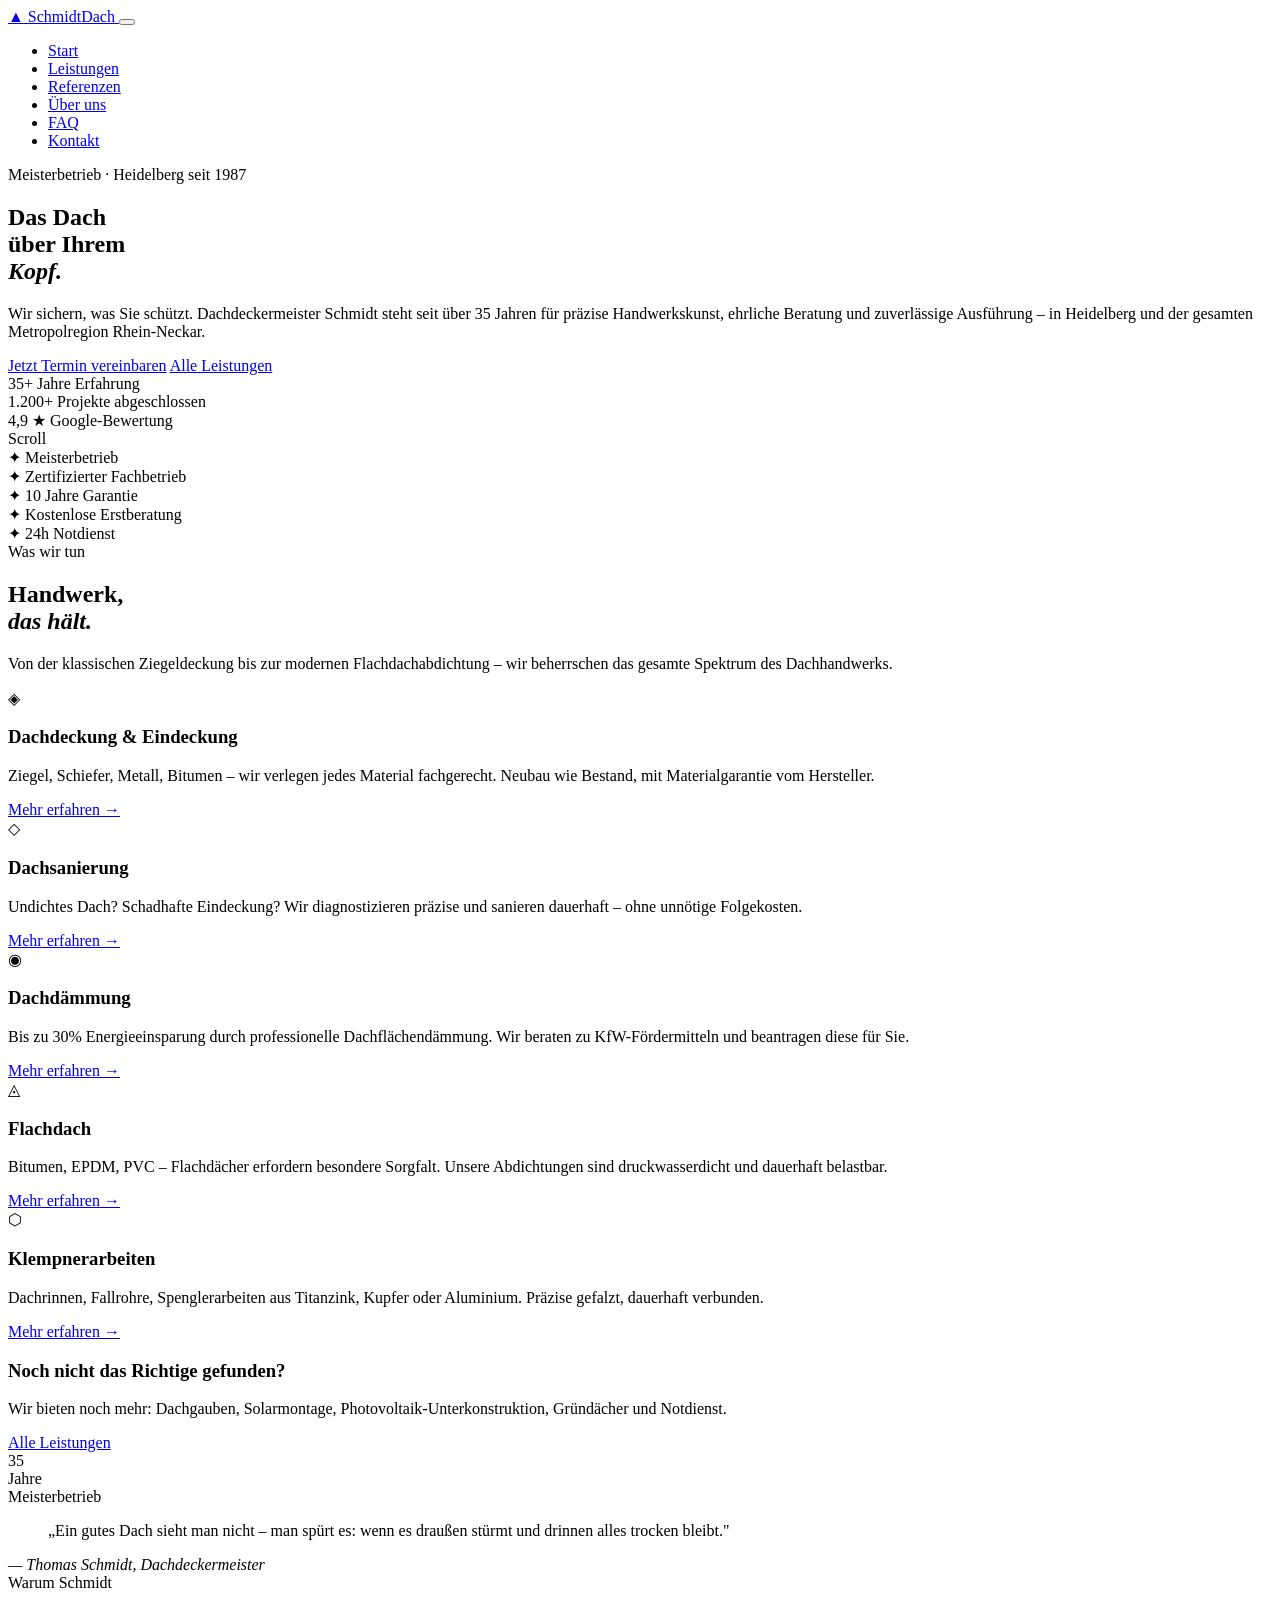
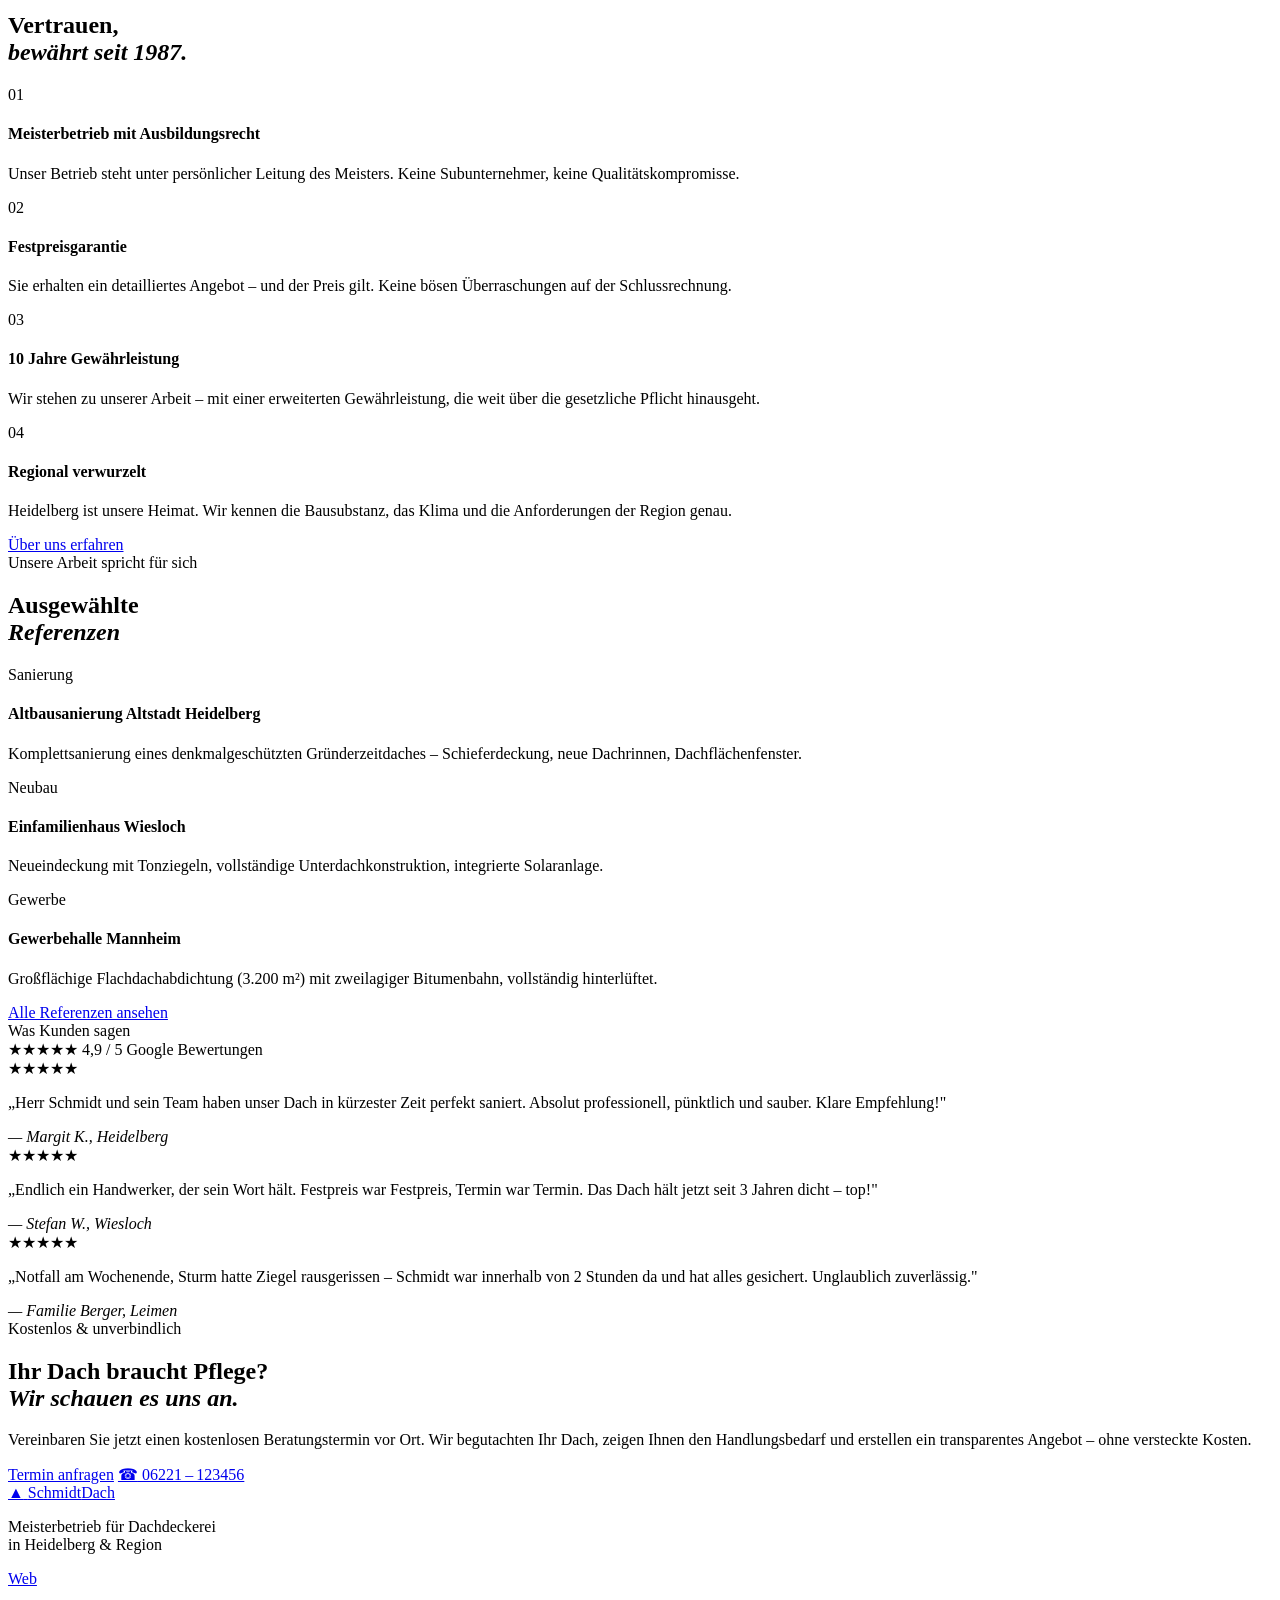
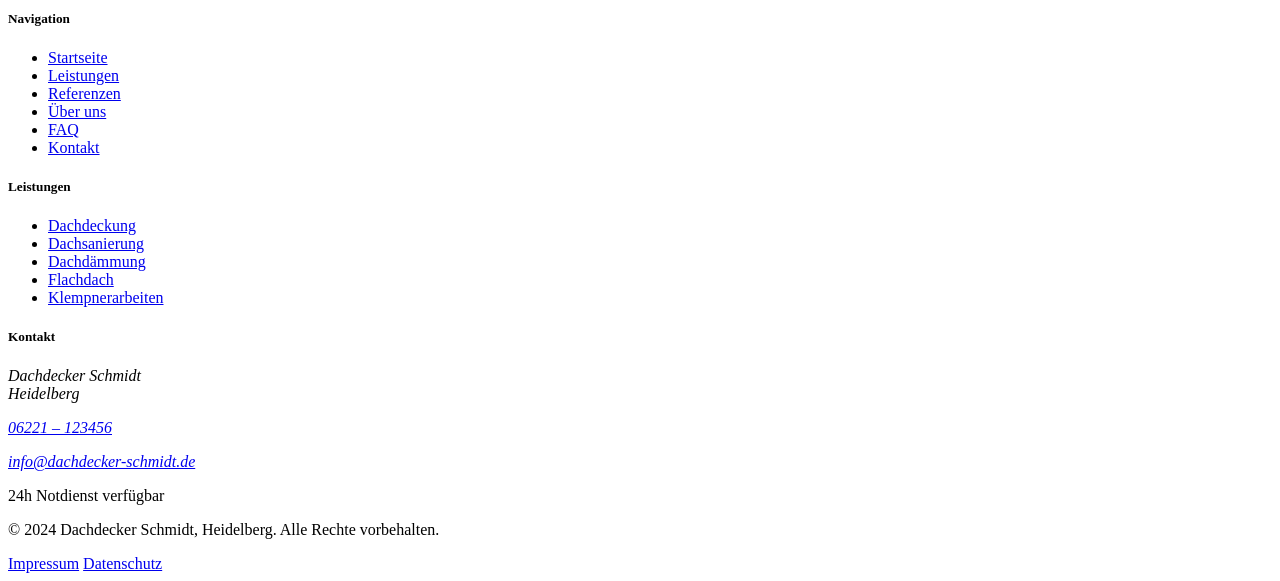
==== index.html @ 069aa884 "Add index.html — generated by AgencyOS" ====
<!DOCTYPE html>
<html lang="de">
<head>
  <meta charset="UTF-8">
  <meta name="viewport" content="width=device-width, initial-scale=1.0">
  <title>Dachdecker Schmidt | Heidelberg – Ihr Dachexperte seit 1987</title>
  <meta name="description" content="Dachdecker Schmidt in Heidelberg – Meisterbetrieb für Dachdeckung, Dachsanierung, Klempnerarbeiten und Dachdämmung. Über 35 Jahre Erfahrung. Jetzt anfragen!">
  <link rel="stylesheet" href="styles.css">
</head>
<body>

  <!-- HEADER -->
  <header class="site-header" id="site-header">
    <div class="container header-inner">
      <a href="index.html" class="logo">
        <span class="logo-icon">▲</span>
        <span class="logo-text">Schmidt<span class="logo-accent">Dach</span></span>
      </a>
      <button class="nav-toggle" id="nav-toggle" aria-label="Menü öffnen">
        <span></span><span></span><span></span>
      </button>
      <nav class="main-nav" id="main-nav">
        <ul>
          <li><a href="index.html" class="nav-link active">Start</a></li>
          <li><a href="leistungen.html" class="nav-link">Leistungen</a></li>
          <li><a href="referenzen.html" class="nav-link">Referenzen</a></li>
          <li><a href="ueber-uns.html" class="nav-link">Über uns</a></li>
          <li><a href="faq.html" class="nav-link">FAQ</a></li>
          <li><a href="kontakt.html" class="nav-link nav-cta">Kontakt</a></li>
        </ul>
      </nav>
    </div>
  </header>

  <main>

    <!-- HERO -->
    <section class="hero" id="hero">
      <div class="hero-bg">
        <div class="hero-shape hero-shape--1"></div>
        <div class="hero-shape hero-shape--2"></div>
        <div class="hero-shape hero-shape--3"></div>
        <div class="hero-grid-lines"></div>
      </div>
      <div class="container hero-inner">
        <div class="hero-badge">
          <span class="badge-dot"></span>
          Meisterbetrieb · Heidelberg seit 1987
        </div>
        <h1 class="hero-title">
          Das Dach<br>
          <span class="hero-title--outline">über Ihrem</span><br>
          <em>Kopf.</em>
        </h1>
        <p class="hero-sub">
          Wir sichern, was Sie schützt. Dachdeckermeister Schmidt steht seit über&nbsp;35 Jahren für präzise Handwerkskunst, ehrliche Beratung und zuverlässige Ausführung – in Heidelberg und der gesamten Metropolregion Rhein-Neckar.
        </p>
        <div class="hero-actions">
          <a href="kontakt.html" class="btn btn--primary">Jetzt Termin vereinbaren</a>
          <a href="leistungen.html" class="btn btn--ghost">Alle Leistungen</a>
        </div>
        <div class="hero-stats">
          <div class="stat">
            <span class="stat-number">35+</span>
            <span class="stat-label">Jahre Erfahrung</span>
          </div>
          <div class="stat-divider"></div>
          <div class="stat">
            <span class="stat-number">1.200+</span>
            <span class="stat-label">Projekte abgeschlossen</span>
          </div>
          <div class="stat-divider"></div>
          <div class="stat">
            <span class="stat-number">4,9 ★</span>
            <span class="stat-label">Google-Bewertung</span>
          </div>
        </div>
      </div>
      <div class="hero-scroll-indicator">
        <span>Scroll</span>
        <div class="scroll-line"></div>
      </div>
    </section>

    <!-- TRUST BAR -->
    <section class="trust-bar">
      <div class="container trust-inner">
        <div class="trust-item">
          <span class="trust-icon">✦</span>
          <span>Meisterbetrieb</span>
        </div>
        <div class="trust-item">
          <span class="trust-icon">✦</span>
          <span>Zertifizierter Fachbetrieb</span>
        </div>
        <div class="trust-item">
          <span class="trust-icon">✦</span>
          <span>10 Jahre Garantie</span>
        </div>
        <div class="trust-item">
          <span class="trust-icon">✦</span>
          <span>Kostenlose Erstberatung</span>
        </div>
        <div class="trust-item">
          <span class="trust-icon">✦</span>
          <span>24h Notdienst</span>
        </div>
      </div>
    </section>

    <!-- LEISTUNGEN ÜBERSICHT -->
    <section class="services" id="leistungen">
      <div class="container">
        <div class="section-header">
          <span class="section-tag">Was wir tun</span>
          <h2 class="section-title">Handwerk,<br><em>das hält.</em></h2>
          <p class="section-desc">Von der klassischen Ziegeldeckung bis zur modernen Flachdachabdichtung – wir beherrschen das gesamte Spektrum des Dachhandwerks.</p>
        </div>
        <div class="services-grid">
          <article class="service-card service-card--featured">
            <div class="service-card-bg service-card-bg--1"></div>
            <div class="service-card-content">
              <div class="service-icon">◈</div>
              <h3>Dachdeckung & Eindeckung</h3>
              <p>Ziegel, Schiefer, Metall, Bitumen – wir verlegen jedes Material fachgerecht. Neubau wie Bestand, mit Materialgarantie vom Hersteller.</p>
              <a href="leistungen.html#dachdeckung" class="service-link">Mehr erfahren →</a>
            </div>
          </article>
          <article class="service-card">
            <div class="service-card-content">
              <div class="service-icon">◇</div>
              <h3>Dachsanierung</h3>
              <p>Undichtes Dach? Schadhafte Eindeckung? Wir diagnostizieren präzise und sanieren dauerhaft – ohne unnötige Folgekosten.</p>
              <a href="leistungen.html#sanierung" class="service-link">Mehr erfahren →</a>
            </div>
          </article>
          <article class="service-card">
            <div class="service-card-content">
              <div class="service-icon">◉</div>
              <h3>Dachdämmung</h3>
              <p>Bis zu 30% Energieeinsparung durch professionelle Dachflächendämmung. Wir beraten zu KfW-Fördermitteln und beantragen diese für Sie.</p>
              <a href="leistungen.html#daemmung" class="service-link">Mehr erfahren →</a>
            </div>
          </article>
          <article class="service-card">
            <div class="service-card-content">
              <div class="service-icon">◬</div>
              <h3>Flachdach</h3>
              <p>Bitumen, EPDM, PVC – Flachdächer erfordern besondere Sorgfalt. Unsere Abdichtungen sind druckwasserdicht und dauerhaft belastbar.</p>
              <a href="leistungen.html#flachdach" class="service-link">Mehr erfahren →</a>
            </div>
          </article>
          <article class="service-card">
            <div class="service-card-content">
              <div class="service-icon">⬡</div>
              <h3>Klempnerarbeiten</h3>
              <p>Dachrinnen, Fallrohre, Spenglerarbeiten aus Titanzink, Kupfer oder Aluminium. Präzise gefalzt, dauerhaft verbunden.</p>
              <a href="leistungen.html#klempner" class="service-link">Mehr erfahren →</a>
            </div>
          </article>
          <article class="service-card service-card--cta">
            <div class="service-card-content">
              <h3>Noch nicht das Richtige gefunden?</h3>
              <p>Wir bieten noch mehr: Dachgauben, Solarmontage, Photovoltaik-Unterkonstruktion, Gründächer und Notdienst.</p>
              <a href="leistungen.html" class="btn btn--primary">Alle Leistungen</a>
            </div>
          </article>
        </div>
      </div>
    </section>

    <!-- WHY US -->
    <section class="why-us">
      <div class="container why-inner">
        <div class="why-visual">
          <div class="why-visual-block">
            <div class="why-big-number">35</div>
            <div class="why-big-label">Jahre<br>Meisterbetrieb</div>
          </div>
          <div class="why-visual-accent"></div>
          <div class="why-quote">
            <blockquote>
              „Ein gutes Dach sieht man nicht – man spürt es: wenn es draußen stürmt und drinnen alles trocken bleibt."
            </blockquote>
            <cite>— Thomas Schmidt, Dachdeckermeister</cite>
          </div>
        </div>
        <div class="why-content">
          <span class="section-tag">Warum Schmidt</span>
          <h2 class="section-title">Vertrauen,<br><em>bewährt seit 1987.</em></h2>
          <div class="why-points">
            <div class="why-point">
              <span class="why-point-num">01</span>
              <div>
                <h4>Meisterbetrieb mit Ausbildungsrecht</h4>
                <p>Unser Betrieb steht unter persönlicher Leitung des Meisters. Keine Subunternehmer, keine Qualitätskompromisse.</p>
              </div>
            </div>
            <div class="why-point">
              <span class="why-point-num">02</span>
              <div>
                <h4>Festpreisgarantie</h4>
                <p>Sie erhalten ein detailliertes Angebot – und der Preis gilt. Keine bösen Überraschungen auf der Schlussrechnung.</p>
              </div>
            </div>
            <div class="why-point">
              <span class="why-point-num">03</span>
              <div>
                <h4>10 Jahre Gewährleistung</h4>
                <p>Wir stehen zu unserer Arbeit – mit einer erweiterten Gewährleistung, die weit über die gesetzliche Pflicht hinausgeht.</p>
              </div>
            </div>
            <div class="why-point">
              <span class="why-point-num">04</span>
              <div>
                <h4>Regional verwurzelt</h4>
                <p>Heidelberg ist unsere Heimat. Wir kennen die Bausubstanz, das Klima und die Anforderungen der Region genau.</p>
              </div>
            </div>
          </div>
          <a href="ueber-uns.html" class="btn btn--outline">Über uns erfahren</a>
        </div>
      </div>
    </section>

    <!-- REFERENZ-TEASER -->
    <section class="references-teaser">
      <div class="container">
        <div class="section-header section-header--center">
          <span class="section-tag">Unsere Arbeit spricht für sich</span>
          <h2 class="section-title">Ausgewählte<br><em>Referenzen</em></h2>
        </div>
        <div class="ref-grid">
          <div class="ref-card">
            <div class="ref-card-visual ref-card-visual--1">
              <span class="ref-type">Sanierung</span>
            </div>
            <div class="ref-card-info">
              <h4>Altbausanierung Altstadt Heidelberg</h4>
              <p>Komplettsanierung eines denkmalgeschützten Gründerzeitdaches – Schieferdeckung, neue Dachrinnen, Dachflächenfenster.</p>
            </div>
          </div>
          <div class="ref-card">
            <div class="ref-card-visual ref-card-visual--2">
              <span class="ref-type">Neubau</span>
            </div>
            <div class="ref-card-info">
              <h4>Einfamilienhaus Wiesloch</h4>
              <p>Neueindeckung mit Tonziegeln, vollständige Unterdachkonstruktion, integrierte Solaranlage.</p>
            </div>
          </div>
          <div class="ref-card">
            <div class="ref-card-visual ref-card-visual--3">
              <span class="ref-type">Gewerbe</span>
            </div>
            <div class="ref-card-info">
              <h4>Gewerbehalle Mannheim</h4>
              <p>Großflächige Flachdachabdichtung (3.200 m²) mit zweilagiger Bitumenbahn, vollständig hinterlüftet.</p>
            </div>
          </div>
        </div>
        <div class="references-cta">
          <a href="referenzen.html" class="btn btn--outline">Alle Referenzen ansehen</a>
        </div>
      </div>
    </section>

    <!-- TESTIMONIALS -->
    <section class="testimonials">
      <div class="container">
        <div class="testimonials-inner">
          <div class="testimonials-label">
            <span class="section-tag">Was Kunden sagen</span>
            <div class="google-badge">
              <span class="google-stars">★★★★★</span>
              <span class="google-score">4,9 / 5</span>
              <span class="google-source">Google Bewertungen</span>
            </div>
          </div>
          <div class="testimonials-grid">
            <div class="testimonial">
              <div class="testimonial-stars">★★★★★</div>
              <p>„Herr Schmidt und sein Team haben unser Dach in kürzester Zeit perfekt saniert. Absolut professionell, pünktlich und sauber. Klare Empfehlung!"</p>
              <cite>— Margit K., Heidelberg</cite>
            </div>
            <div class="testimonial">
              <div class="testimonial-stars">★★★★★</div>
              <p>„Endlich ein Handwerker, der sein Wort hält. Festpreis war Festpreis, Termin war Termin. Das Dach hält jetzt seit 3 Jahren dicht – top!"</p>
              <cite>— Stefan W., Wiesloch</cite>
            </div>
            <div class="testimonial">
              <div class="testimonial-stars">★★★★★</div>
              <p>„Notfall am Wochenende, Sturm hatte Ziegel rausgerissen – Schmidt war innerhalb von 2 Stunden da und hat alles gesichert. Unglaublich zuverlässig."</p>
              <cite>— Familie Berger, Leimen</cite>
            </div>
          </div>
        </div>
      </div>
    </section>

    <!-- CTA SECTION -->
    <section class="cta-section">
      <div class="cta-bg">
        <div class="cta-shape cta-shape--1"></div>
        <div class="cta-shape cta-shape--2"></div>
      </div>
      <div class="container cta-inner">
        <div class="cta-content">
          <span class="section-tag section-tag--light">Kostenlos &amp; unverbindlich</span>
          <h2>Ihr Dach braucht Pflege?<br><em>Wir schauen es uns an.</em></h2>
          <p>Vereinbaren Sie jetzt einen kostenlosen Beratungstermin vor Ort. Wir begutachten Ihr Dach, zeigen Ihnen den Handlungsbedarf und erstellen ein transparentes Angebot – ohne versteckte Kosten.</p>
          <div class="cta-actions">
            <a href="kontakt.html" class="btn btn--primary btn--large">Termin anfragen</a>
            <a href="tel:062211234567" class="btn btn--white">
              <span class="btn-icon">☎</span>
              06221&thinsp;–&thinsp;123456
            </a>
          </div>
        </div>
      </div>
    </section>

  </main>

  <!-- FOOTER -->
  <footer class="site-footer">
    <div class="container footer-inner">
      <div class="footer-brand">
        <a href="index.html" class="logo logo--footer">
          <span class="logo-icon">▲</span>
          <span class="logo-text">Schmidt<span class="logo-accent">Dach</span></span>
        </a>
        <p class="footer-tagline">Meisterbetrieb für Dachdeckerei<br>in Heidelberg &amp; Region</p>
        <div class="footer-social">
          <a href="https://www.dachdecker-schmidt.de" class="social-link" target="_blank" rel="noopener">Web</a>
        </div>
      </div>
      <div class="footer-nav">
        <h5>Navigation</h5>
        <ul>
          <li><a href="index.html">Startseite</a></li>
          <li><a href="leistungen.html">Leistungen</a></li>
          <li><a href="referenzen.html">Referenzen</a></li>
          <li><a href="ueber-uns.html">Über uns</a></li>
          <li><a href="faq.html">FAQ</a></li>
          <li><a href="kontakt.html">Kontakt</a></li>
        </ul>
      </div>
      <div class="footer-services">
        <h5>Leistungen</h5>
        <ul>
          <li><a href="leistungen.html#dachdeckung">Dachdeckung</a></li>
          <li><a href="leistungen.html#sanierung">Dachsanierung</a></li>
          <li><a href="leistungen.html#daemmung">Dachdämmung</a></li>
          <li><a href="leistungen.html#flachdach">Flachdach</a></li>
          <li><a href="leistungen.html#klempner">Klempnerarbeiten</a></li>
        </ul>
      </div>
      <div class="footer-contact">
        <h5>Kontakt</h5>
        <address>
          <p>Dachdecker Schmidt<br>Heidelberg</p>
          <p><a href="tel:062211234567">06221 – 123456</a></p>
          <p><a href="mailto:info@dachdecker-schmidt.de">info@dachdecker-schmidt.de</a></p>
        </address>
        <div class="footer-notdienst">
          <span class="notdienst-dot"></span>
          24h Notdienst verfügbar
        </div>
      </div>
    </div>
    <div class="footer-bottom">
      <div class="container footer-bottom-inner">
        <p>&copy; 2024 Dachdecker Schmidt, Heidelberg. Alle Rechte vorbehalten.</p>
        <div class="footer-legal">
          <a href="#">Impressum</a>
          <a href="#">Datenschutz</a>
        </div>
      </div>
    </div>
  </footer>

  <script>
    // Mobile nav toggle
    const toggle = document.getElementById('nav-toggle');
    const nav = document.getElementById('main-nav');
    toggle.addEventListener('click', () => {
      nav.classList.toggle('nav--open');
      toggle.classList.toggle('toggle--open');
    });

    // Header scroll effect
    const header = document.getElementById('site-header');
    window.addEventListener('scroll', () => {
      header.classList.toggle('header--scrolled', window.scrollY > 60);
    });

    // Scroll reveal
    const revealEls = document.querySelectorAll('.service-card, .why-point, .testimonial, .ref-card');
    const observer = new IntersectionObserver((entries) => {
      entries.forEach((entry, i) => {
        if (entry.isIntersecting) {
          setTimeout(() => entry.target.classList.add('revealed'), i * 80);
          observer.unobserve(entry.target);
        }
      });
    }, { threshold: 0.1 });
    revealEls.forEach(el => observer.observe(el));
  </script>

</body>
</html>
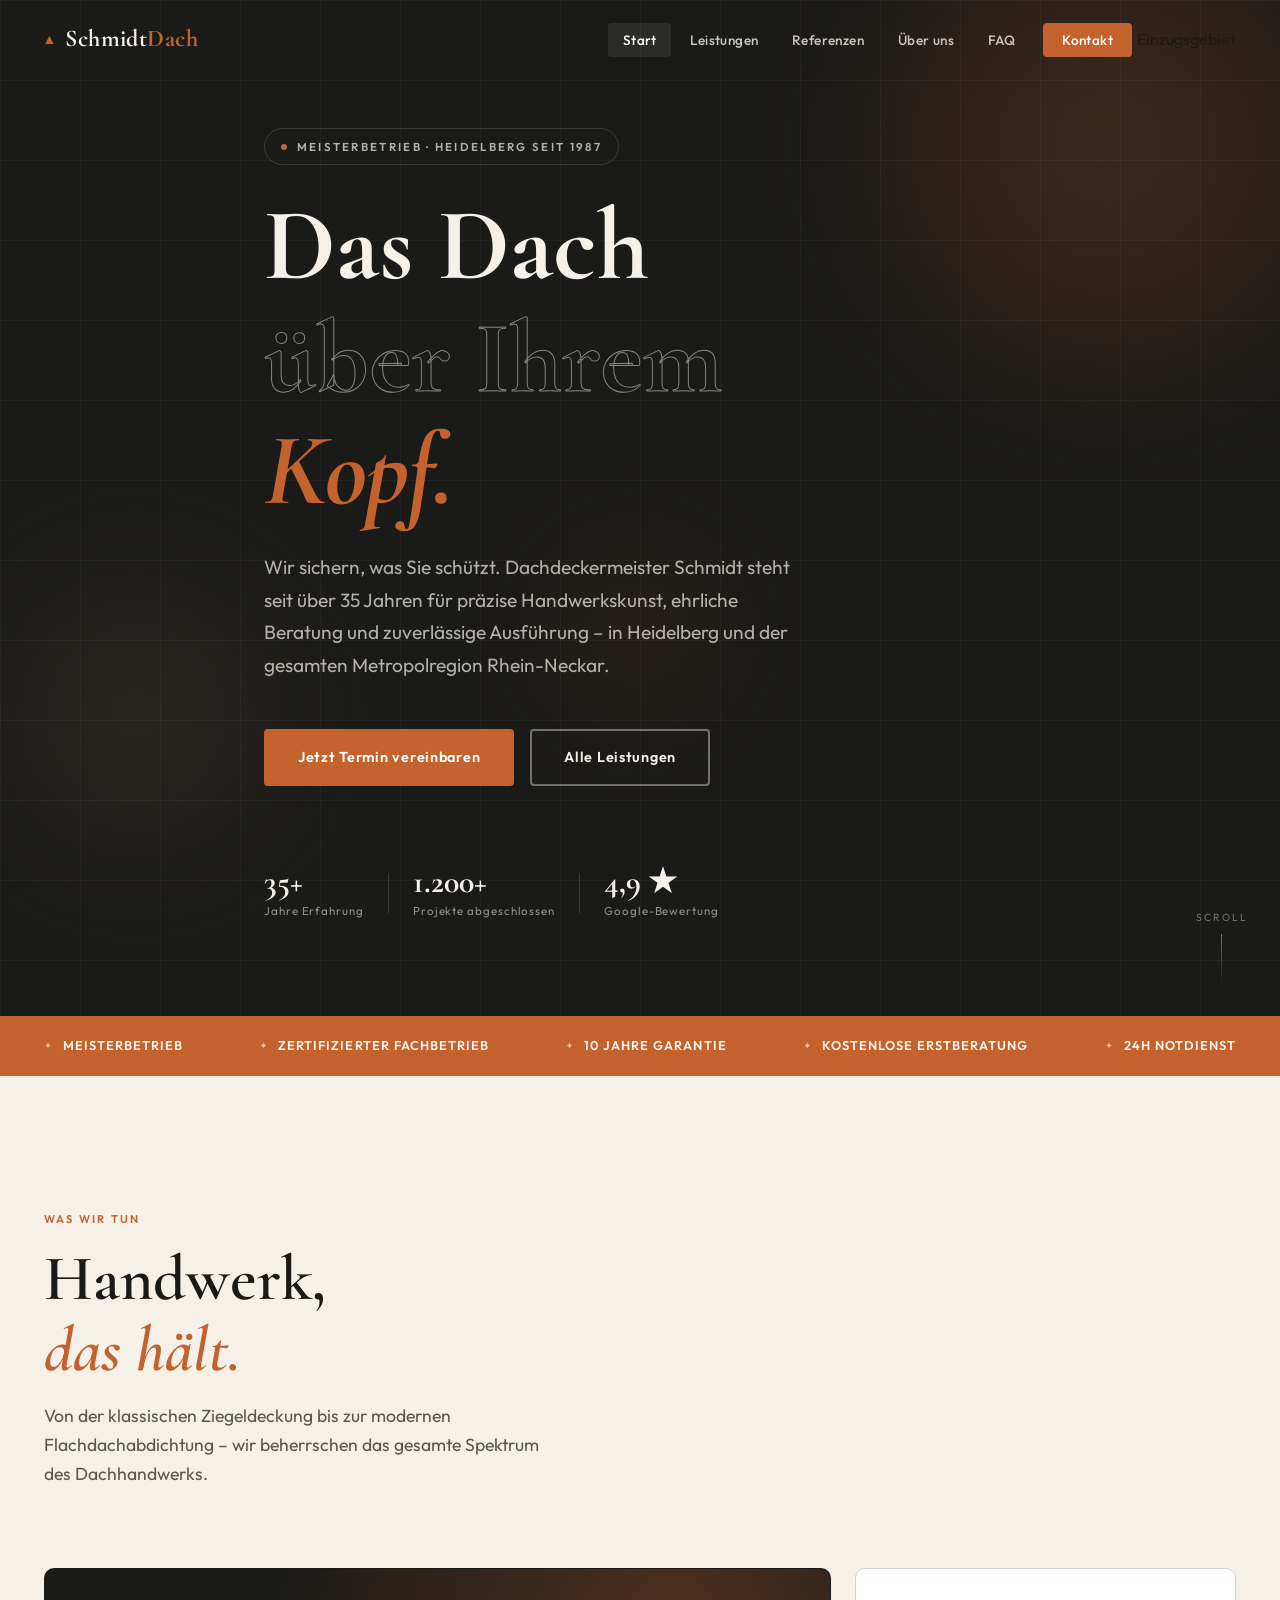
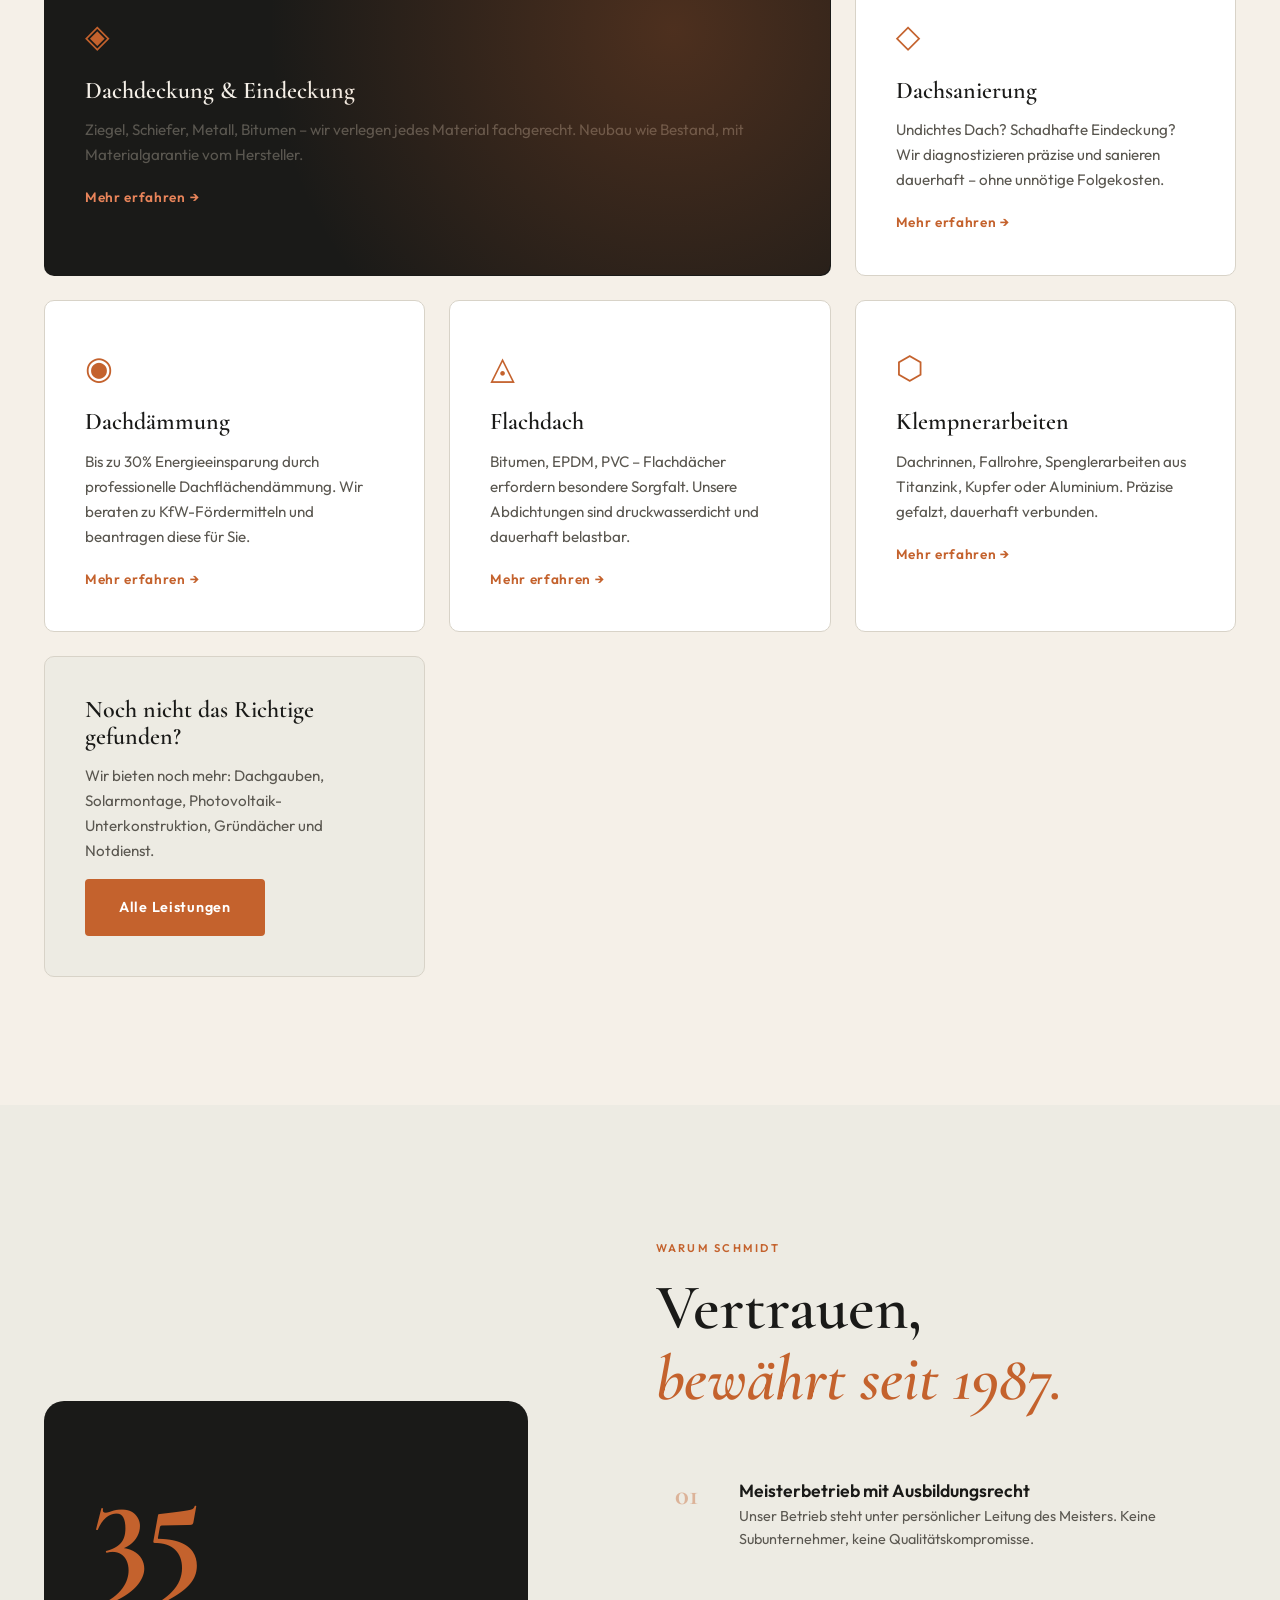
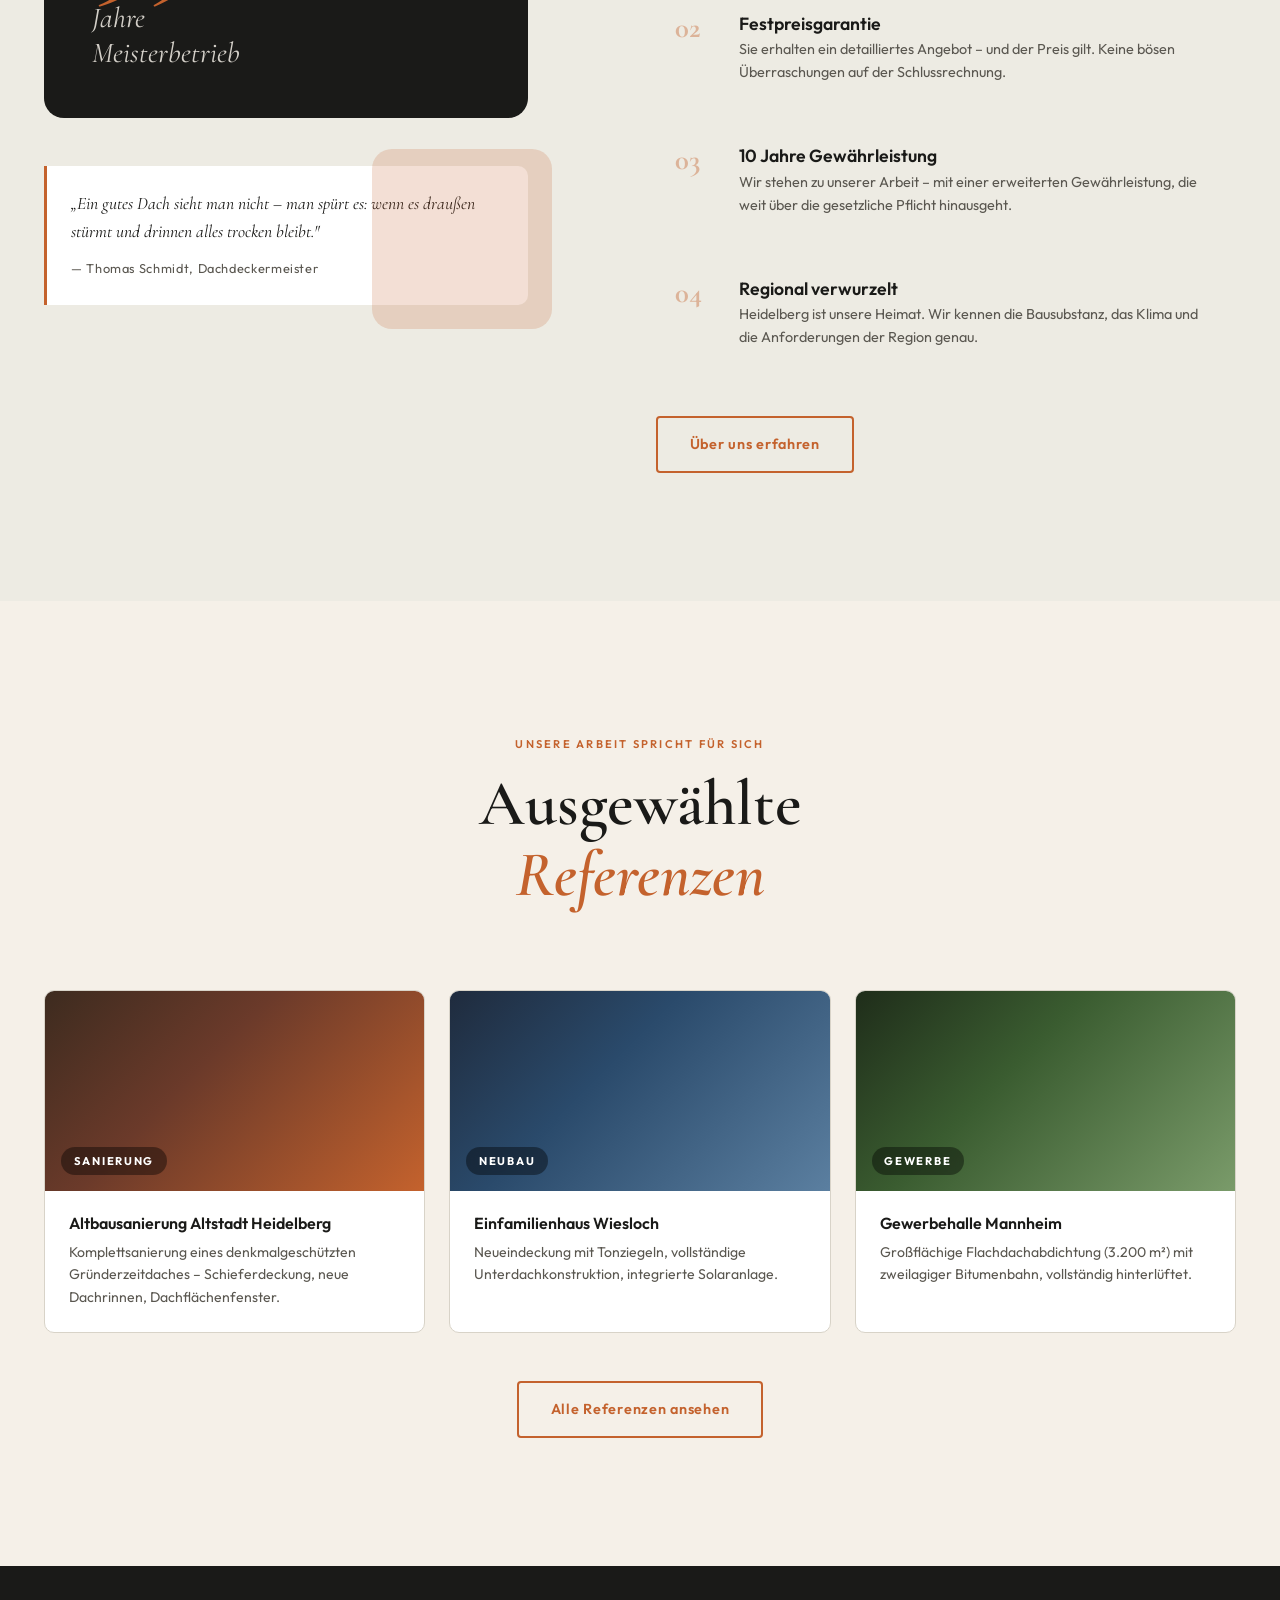
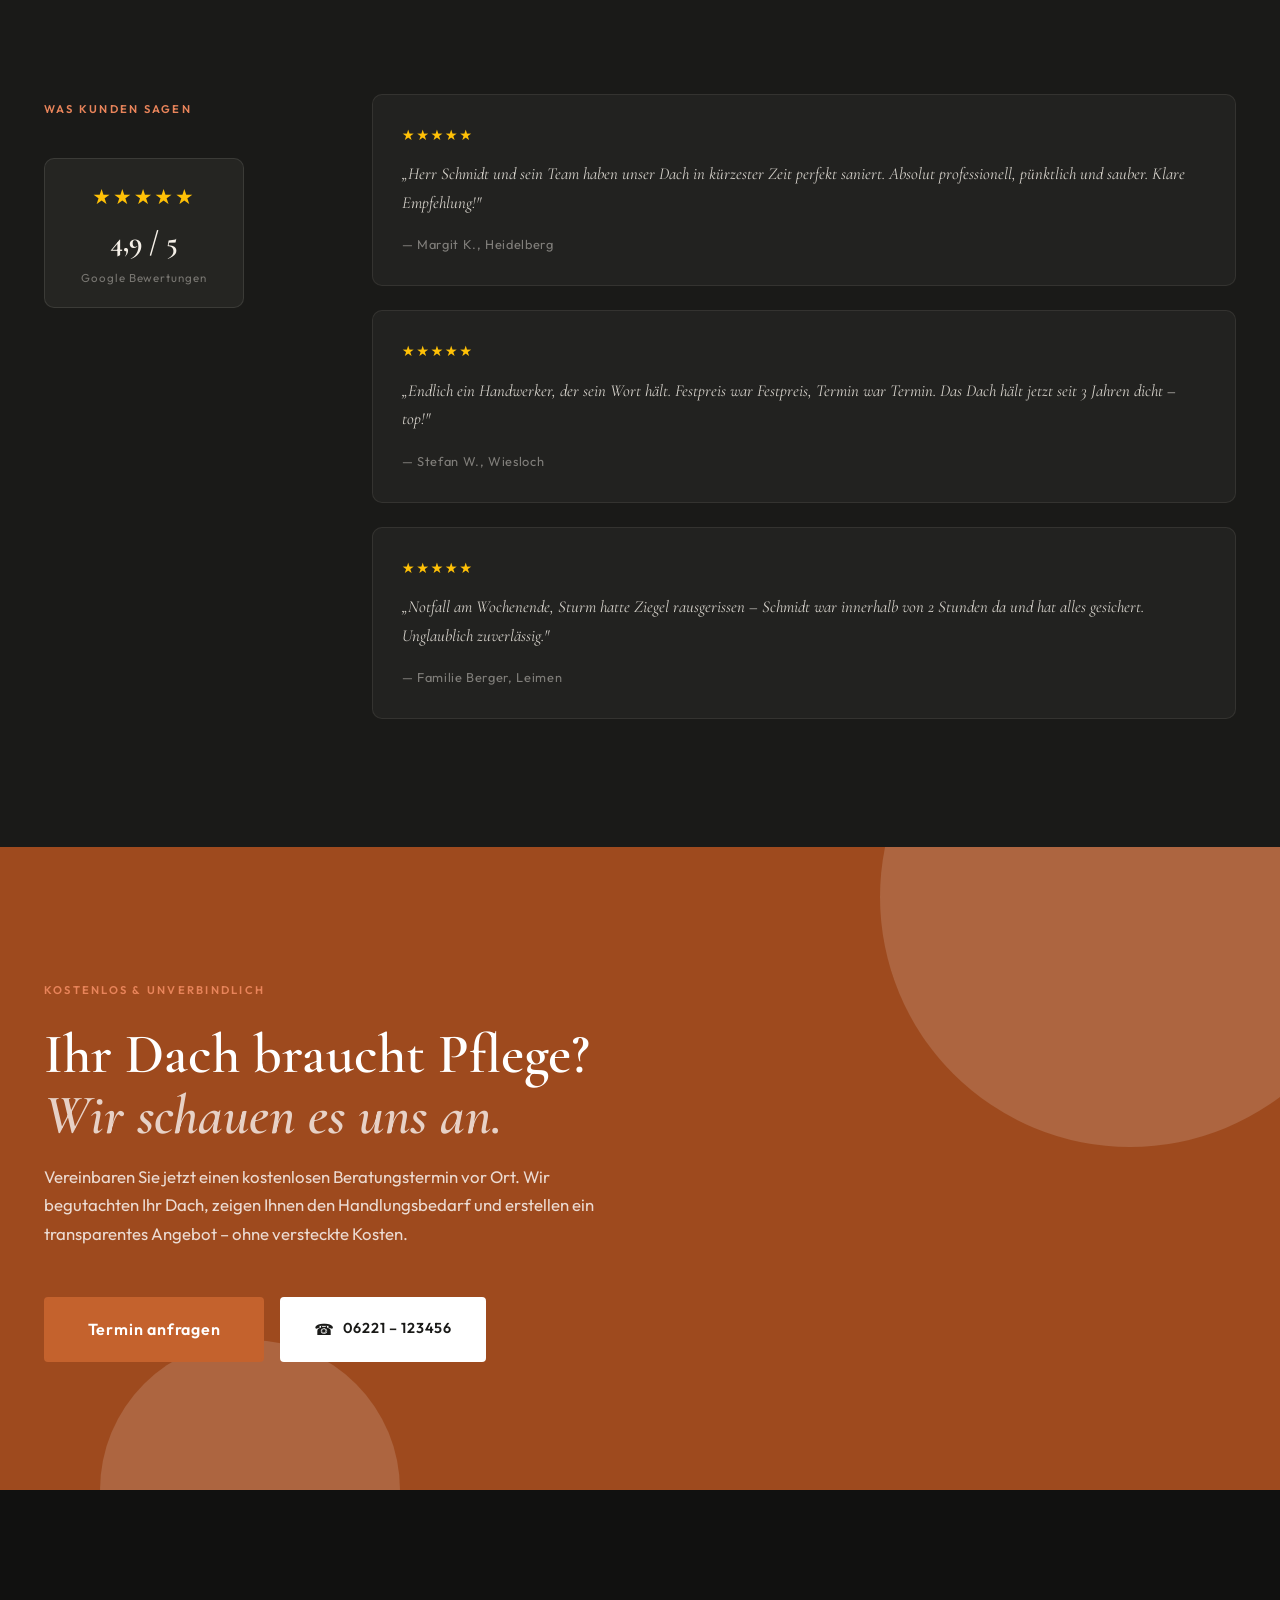
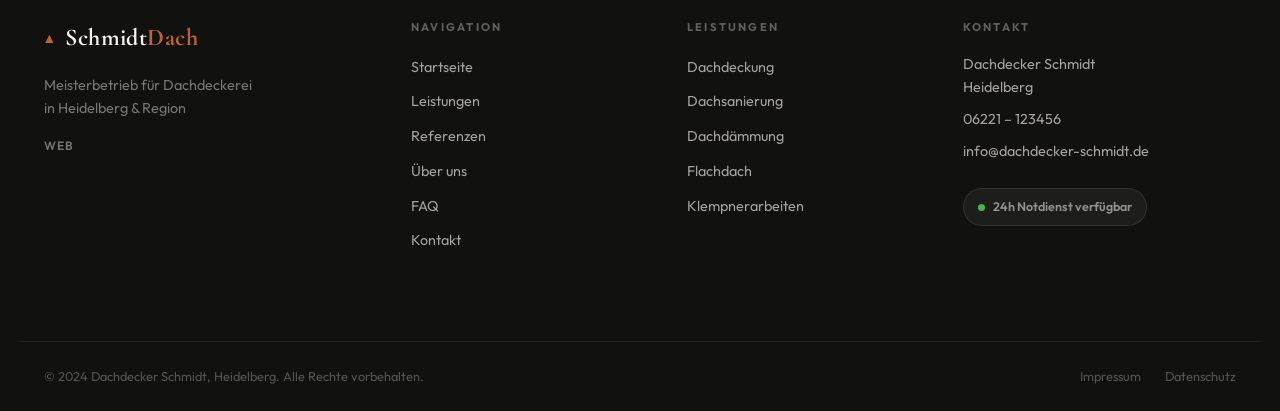
==== commit 667076a9: "feat: add Einzugsgebiet nav link to index.html" ====
--- a/index.html
+++ b/index.html
@@ -27,7 +27,7 @@
           <li><a href="ueber-uns.html" class="nav-link">Über uns</a></li>
           <li><a href="faq.html" class="nav-link">FAQ</a></li>
           <li><a href="kontakt.html" class="nav-link nav-cta">Kontakt</a></li>
-        </ul>
+        <li><a href="/einzugsgebiet.html">Einzugsgebiet</a></li></ul>
       </nav>
     </div>
   </header>
--- a/styles.css
+++ b/styles.css
@@ -0,0 +1,1335 @@
+/* ============================================
+   DACHDECKER SCHMIDT — DESIGN SYSTEM
+   Stil: Industrial Craft meets Editorial Luxury
+   Fonts: Cormorant Garamond (Display) + Outfit (Body)
+   Palette: Deep Charcoal · Terracotta · Warm Cream
+   ============================================ */
+
+@import url('https://fonts.googleapis.com/css2?family=Cormorant+Garamond:ital,wght@0,400;0,500;0,600;0,700;1,400;1,600&family=Outfit:wght@300;400;500;600;700&display=swap');
+
+/* ---- CUSTOM PROPERTIES ---- */
+:root {
+  --color-primary: #C4622D;
+  --color-primary-dark: #9E4A1E;
+  --color-primary-light: #E8845A;
+  --color-bg: #F5F0E8;
+  --color-bg-dark: #1A1A18;
+  --color-bg-section: #EDEBE3;
+  --color-text: #1A1A18;
+  --color-text-muted: #5A5750;
+  --color-text-light: #F5F0E8;
+  --color-border: #D8D3C8;
+  --color-accent: #8B7355;
+
+  --font-display: 'Cormorant Garamond', Georgia, serif;
+  --font-body: 'Outfit', system-ui, sans-serif;
+
+  --space-xs: 0.5rem;
+  --space-sm: 1rem;
+  --space-md: 1.5rem;
+  --space-lg: 3rem;
+  --space-xl: 5rem;
+  --space-xxl: 8rem;
+
+  --radius-sm: 4px;
+  --radius-md: 10px;
+  --radius-lg: 20px;
+
+  --transition: 0.35s cubic-bezier(0.4, 0, 0.2, 1);
+  --shadow-sm: 0 2px 12px rgba(26,26,24,0.08);
+  --shadow-md: 0 8px 32px rgba(26,26,24,0.12);
+  --shadow-lg: 0 20px 60px rgba(26,26,24,0.18);
+
+  --max-width: 1240px;
+}
+
+/* ---- RESET & BASE ---- */
+*, *::before, *::after { box-sizing: border-box; margin: 0; padding: 0; }
+
+html {
+  scroll-behavior: smooth;
+  font-size: 16px;
+}
+
+body {
+  font-family: var(--font-body);
+  font-weight: 400;
+  color: var(--color-text);
+  background-color: var(--color-bg);
+  line-height: 1.65;
+  overflow-x: hidden;
+}
+
+img { max-width: 100%; height: auto; display: block; }
+a { color: inherit; text-decoration: none; }
+ul, ol { list-style: none; }
+address { font-style: normal; }
+
+/* ---- TYPOGRAPHY ---- */
+h1, h2, h3, h4 {
+  font-family: var(--font-display);
+  line-height: 1.1;
+  font-weight: 600;
+}
+
+h1 { font-size: clamp(3rem, 8vw, 7rem); }
+h2 { font-size: clamp(2.2rem, 5vw, 4rem); }
+h3 { font-size: clamp(1.3rem, 2.5vw, 1.8rem); }
+h4 { font-size: 1.1rem; font-family: var(--font-body); font-weight: 600; }
+
+em { font-style: italic; color: var(--color-primary); }
+
+/* ---- LAYOUT ---- */
+.container {
+  width: 100%;
+  max-width: var(--max-width);
+  margin: 0 auto;
+  padding: 0 var(--space-md);
+}
+
+/* ---- SECTION COMMON ---- */
+.section-tag {
+  display: inline-block;
+  font-family: var(--font-body);
+  font-size: 0.7rem;
+  font-weight: 600;
+  letter-spacing: 0.2em;
+  text-transform: uppercase;
+  color: var(--color-primary);
+  margin-bottom: var(--space-sm);
+}
+
+.section-tag--light { color: var(--color-primary-light); }
+
+.section-header { margin-bottom: var(--space-xl); }
+.section-header--center { text-align: center; }
+
+.section-title {
+  margin-bottom: var(--space-sm);
+}
+
+.section-desc {
+  font-size: 1.1rem;
+  color: var(--color-text-muted);
+  max-width: 520px;
+  margin-top: var(--space-sm);
+}
+
+/* ---- BUTTONS ---- */
+.btn {
+  display: inline-flex;
+  align-items: center;
+  gap: 0.5rem;
+  font-family: var(--font-body);
+  font-size: 0.9rem;
+  font-weight: 600;
+  letter-spacing: 0.05em;
+  padding: 0.9rem 2rem;
+  border-radius: var(--radius-sm);
+  cursor: pointer;
+  transition: all var(--transition);
+  border: 2px solid transparent;
+  white-space: nowrap;
+}
+
+.btn--primary {
+  background: var(--color-primary);
+  color: #fff;
+  border-color: var(--color-primary);
+}
+.btn--primary:hover {
+  background: var(--color-primary-dark);
+  border-color: var(--color-primary-dark);
+  transform: translateY(-2px);
+  box-shadow: 0 8px 24px rgba(196,98,45,0.4);
+}
+
+.btn--ghost {
+  background: transparent;
+  color: var(--color-text-light);
+  border-color: rgba(245,240,232,0.4);
+}
+.btn--ghost:hover {
+  background: rgba(245,240,232,0.1);
+  border-color: rgba(245,240,232,0.7);
+  transform: translateY(-2px);
+}
+
+.btn--outline {
+  background: transparent;
+  color: var(--color-primary);
+  border-color: var(--color-primary);
+}
+.btn--outline:hover {
+  background: var(--color-primary);
+  color: #fff;
+  transform: translateY(-2px);
+}
+
+.btn--white {
+  background: #fff;
+  color: var(--color-text);
+  border-color: #fff;
+}
+.btn--white:hover {
+  background: var(--color-bg);
+  transform: translateY(-2px);
+  box-shadow: var(--shadow-md);
+}
+
+.btn--large { padding: 1.1rem 2.6rem; font-size: 1rem; }
+.btn-icon { font-size: 1.1em; }
+
+/* ============================================
+   HEADER
+   ============================================ */
+.site-header {
+  position: fixed;
+  top: 0; left: 0; right: 0;
+  z-index: 1000;
+  padding: 1.2rem 0;
+  transition: all var(--transition);
+}
+
+.site-header.header--scrolled {
+  background: rgba(26,26,24,0.95);
+  backdrop-filter: blur(20px);
+  -webkit-backdrop-filter: blur(20px);
+  padding: 0.8rem 0;
+  box-shadow: 0 4px 30px rgba(0,0,0,0.3);
+}
+
+.header-inner {
+  display: flex;
+  align-items: center;
+  justify-content: space-between;
+  gap: var(--space-md);
+}
+
+/* Logo */
+.logo {
+  display: flex;
+  align-items: center;
+  gap: 0.6rem;
+  font-family: var(--font-display);
+  font-size: 1.5rem;
+  font-weight: 700;
+  color: var(--color-text-light);
+  letter-spacing: 0.02em;
+  transition: opacity var(--transition);
+}
+.logo:hover { opacity: 0.85; }
+.logo--footer { color: var(--color-text-light); }
+
+.logo-icon {
+  color: var(--color-primary);
+  font-size: 1.1rem;
+  display: inline-block;
+  transition: transform var(--transition);
+}
+.logo:hover .logo-icon { transform: translateY(-3px); }
+
+.logo-accent { color: var(--color-primary); }
+
+/* Nav */
+.main-nav ul {
+  display: flex;
+  align-items: center;
+  gap: 0.3rem;
+}
+
+.nav-link {
+  font-family: var(--font-body);
+  font-size: 0.85rem;
+  font-weight: 500;
+  color: rgba(245,240,232,0.8);
+  padding: 0.5rem 0.9rem;
+  border-radius: var(--radius-sm);
+  transition: all var(--transition);
+  letter-spacing: 0.03em;
+}
+
+.nav-link:hover, .nav-link.active {
+  color: #fff;
+  background: rgba(255,255,255,0.08);
+}
+
+.nav-link.nav-cta {
+  background: var(--color-primary);
+  color: #fff;
+  padding: 0.5rem 1.2rem;
+  margin-left: 0.5rem;
+}
+.nav-link.nav-cta:hover {
+  background: var(--color-primary-dark);
+}
+
+/* Nav Toggle */
+.nav-toggle {
+  display: none;
+  flex-direction: column;
+  gap: 5px;
+  background: none;
+  border: none;
+  cursor: pointer;
+  padding: 4px;
+}
+.nav-toggle span {
+  display: block;
+  width: 24px;
+  height: 2px;
+  background: var(--color-text-light);
+  border-radius: 2px;
+  transition: all var(--transition);
+}
+.nav-toggle.toggle--open span:nth-child(1) { transform: translateY(7px) rotate(45deg); }
+.nav-toggle.toggle--open span:nth-child(2) { opacity: 0; }
+.nav-toggle.toggle--open span:nth-child(3) { transform: translateY(-7px) rotate(-45deg); }
+
+/* ============================================
+   HERO
+   ============================================ */
+.hero {
+  position: relative;
+  min-height: 100vh;
+  display: flex;
+  align-items: center;
+  overflow: hidden;
+  background: var(--color-bg-dark);
+  padding: 8rem 0 6rem;
+}
+
+.hero-bg {
+  position: absolute;
+  inset: 0;
+  overflow: hidden;
+}
+
+.hero-shape {
+  position: absolute;
+  border-radius: 50%;
+  filter: blur(60px);
+  opacity: 0.6;
+}
+
+.hero-shape--1 {
+  width: 600px; height: 600px;
+  background: radial-gradient(circle, rgba(196,98,45,0.4) 0%, transparent 70%);
+  top: -15%; right: -10%;
+  animation: floatSlow 12s ease-in-out infinite;
+}
+
+.hero-shape--2 {
+  width: 400px; height: 400px;
+  background: radial-gradient(circle, rgba(139,115,85,0.3) 0%, transparent 70%);
+  bottom: 10%; left: -5%;
+  animation: floatSlow 16s ease-in-out infinite reverse;
+}
+
+.hero-shape--3 {
+  width: 250px; height: 250px;
+  background: radial-gradient(circle, rgba(196,98,45,0.2) 0%, transparent 70%);
+  top: 50%; left: 40%;
+  animation: floatSlow 10s ease-in-out infinite;
+}
+
+.hero-grid-lines {
+  position: absolute;
+  inset: 0;
+  background-image:
+    linear-gradient(rgba(245,240,232,0.04) 1px, transparent 1px),
+    linear-gradient(90deg, rgba(245,240,232,0.04) 1px, transparent 1px);
+  background-size: 80px 80px;
+}
+
+@keyframes floatSlow {
+  0%, 100% { transform: translate(0, 0) scale(1); }
+  33% { transform: translate(20px, -30px) scale(1.05); }
+  66% { transform: translate(-15px, 15px) scale(0.97); }
+}
+
+.hero-inner {
+  position: relative;
+  z-index: 2;
+  max-width: 800px;
+}
+
+.hero-badge {
+  display: inline-flex;
+  align-items: center;
+  gap: 0.6rem;
+  font-size: 0.72rem;
+  font-weight: 600;
+  letter-spacing: 0.2em;
+  text-transform: uppercase;
+  color: rgba(245,240,232,0.7);
+  margin-bottom: var(--space-md);
+  padding: 0.5rem 1rem;
+  border: 1px solid rgba(245,240,232,0.15);
+  border-radius: 999px;
+}
+
+.badge-dot {
+  width: 6px; height: 6px;
+  background: var(--color-primary);
+  border-radius: 50%;
+  animation: pulse 2s ease-in-out infinite;
+}
+
+@keyframes pulse {
+  0%, 100% { opacity: 1; transform: scale(1); }
+  50% { opacity: 0.6; transform: scale(1.3); }
+}
+
+.hero-title {
+  color: var(--color-text-light);
+  margin-bottom: var(--space-md);
+  font-weight: 700;
+}
+
+.hero-title--outline {
+  -webkit-text-stroke: 1px rgba(245,240,232,0.5);
+  color: transparent;
+}
+
+.hero-sub {
+  font-size: clamp(1rem, 1.8vw, 1.2rem);
+  color: rgba(245,240,232,0.7);
+  max-width: 540px;
+  margin-bottom: var(--space-lg);
+  line-height: 1.7;
+}
+
+.hero-actions {
+  display: flex;
+  flex-wrap: wrap;
+  gap: var(--space-sm);
+  margin-bottom: var(--space-xl);
+}
+
+.hero-stats {
+  display: flex;
+  align-items: center;
+  gap: var(--space-md);
+  flex-wrap: wrap;
+}
+
+.stat {
+  display: flex;
+  flex-direction: column;
+}
+
+.stat-number {
+  font-family: var(--font-display);
+  font-size: 2rem;
+  font-weight: 700;
+  color: var(--color-text-light);
+  line-height: 1;
+}
+
+.stat-label {
+  font-size: 0.72rem;
+  color: rgba(245,240,232,0.55);
+  letter-spacing: 0.08em;
+  margin-top: 0.2rem;
+}
+
+.stat-divider {
+  width: 1px;
+  height: 40px;
+  background: rgba(245,240,232,0.15);
+}
+
+.hero-scroll-indicator {
+  position: absolute;
+  bottom: 2rem;
+  right: 2rem;
+  display: flex;
+  flex-direction: column;
+  align-items: center;
+  gap: 0.5rem;
+  color: rgba(245,240,232,0.4);
+  font-size: 0.65rem;
+  letter-spacing: 0.2em;
+  text-transform: uppercase;
+}
+
+.scroll-line {
+  width: 1px;
+  height: 50px;
+  background: linear-gradient(to bottom, rgba(245,240,232,0.4), transparent);
+  animation: scrollLine 2s ease-in-out infinite;
+}
+
+@keyframes scrollLine {
+  0% { transform: scaleY(0); transform-origin: top; }
+  50% { transform: scaleY(1); transform-origin: top; }
+  51% { transform: scaleY(1); transform-origin: bottom; }
+  100% { transform: scaleY(0); transform-origin: bottom; }
+}
+
+/* ============================================
+   TRUST BAR
+   ============================================ */
+.trust-bar {
+  background: var(--color-primary);
+  padding: 1.2rem 0;
+  overflow: hidden;
+}
+
+.trust-inner {
+  display: flex;
+  align-items: center;
+  justify-content: space-between;
+  gap: var(--space-md);
+  flex-wrap: wrap;
+}
+
+.trust-item {
+  display: flex;
+  align-items: center;
+  gap: 0.6rem;
+  font-size: 0.8rem;
+  font-weight: 600;
+  letter-spacing: 0.08em;
+  color: rgba(255,255,255,0.92);
+  text-transform: uppercase;
+  white-space: nowrap;
+}
+
+.trust-icon {
+  color: rgba(255,255,255,0.6);
+  font-size: 0.6rem;
+}
+
+/* ============================================
+   SERVICES
+   ============================================ */
+.services {
+  padding: var(--space-xxl) 0;
+  background: var(--color-bg);
+}
+
+.services-grid {
+  display: grid;
+  grid-template-columns: repeat(3, 1fr);
+  grid-template-rows: auto auto;
+  gap: 1.5rem;
+}
+
+.service-card {
+  position: relative;
+  background: #fff;
+  border-radius: var(--radius-md);
+  padding: 2.5rem;
+  border: 1px solid var(--color-border);
+  transition: all var(--transition);
+  overflow: hidden;
+  opacity: 0;
+  transform: translateY(20px);
+}
+
+.service-card.revealed {
+  opacity: 1;
+  transform: translateY(0);
+}
+
+.service-card:hover {
+  transform: translateY(-6px);
+  box-shadow: var(--shadow-lg);
+  border-color: var(--color-primary-light);
+}
+
+.service-card--featured {
+  grid-column: span 2;
+  background: var(--color-bg-dark);
+  color: var(--color-text-light);
+  border-color: transparent;
+}
+
+.service-card--featured .service-link { color: var(--color-primary-light); }
+.service-card--featured p { color: rgba(245,240,232,0.7); }
+
+.service-card-bg {
+  position: absolute;
+  inset: 0;
+  opacity: 0.15;
+  border-radius: var(--radius-md);
+}
+
+.service-card-bg--1 {
+  background: radial-gradient(circle at 80% 20%, var(--color-primary) 0%, transparent 60%);
+  opacity: 0.3;
+}
+
+.service-card--cta {
+  background: var(--color-bg-section);
+  display: flex;
+  flex-direction: column;
+  justify-content: center;
+}
+
+.service-icon {
+  font-size: 2rem;
+  color: var(--color-primary);
+  margin-bottom: var(--space-sm);
+  display: block;
+  transition: transform var(--transition);
+}
+
+.service-card:hover .service-icon { transform: scale(1.15) rotate(-5deg); }
+
+.service-card h3 {
+  font-family: var(--font-display);
+  font-size: 1.5rem;
+  margin-bottom: 0.8rem;
+}
+
+.service-card p {
+  color: var(--color-text-muted);
+  font-size: 0.95rem;
+  line-height: 1.65;
+  margin-bottom: var(--space-sm);
+}
+
+.service-link {
+  font-size: 0.85rem;
+  font-weight: 600;
+  color: var(--color-primary);
+  letter-spacing: 0.05em;
+  transition: gap var(--transition);
+  display: inline-flex;
+  align-items: center;
+  gap: 0.3rem;
+}
+
+.service-link:hover { gap: 0.6rem; }
+
+/* ============================================
+   WHY US
+   ============================================ */
+.why-us {
+  padding: var(--space-xxl) 0;
+  background: var(--color-bg-section);
+}
+
+.why-inner {
+  display: grid;
+  grid-template-columns: 1fr 1.2fr;
+  gap: var(--space-xxl);
+  align-items: center;
+}
+
+.why-visual {
+  position: relative;
+}
+
+.why-visual-block {
+  background: var(--color-bg-dark);
+  border-radius: var(--radius-lg);
+  padding: 3rem;
+  display: flex;
+  flex-direction: column;
+  gap: 0.5rem;
+  position: relative;
+  z-index: 1;
+}
+
+.why-big-number {
+  font-family: var(--font-display);
+  font-size: clamp(5rem, 12vw, 9rem);
+  font-weight: 700;
+  color: var(--color-primary);
+  line-height: 1;
+  letter-spacing: -0.03em;
+}
+
+.why-big-label {
+  font-family: var(--font-display);
+  font-size: 1.8rem;
+  color: rgba(245,240,232,0.85);
+  font-style: italic;
+  line-height: 1.2;
+}
+
+.why-visual-accent {
+  position: absolute;
+  width: 180px; height: 180px;
+  background: var(--color-primary);
+  border-radius: var(--radius-lg);
+  bottom: -1.5rem;
+  right: -1.5rem;
+  z-index: 0;
+  opacity: 0.2;
+}
+
+.why-quote {
+  margin-top: var(--space-lg);
+  padding: 1.5rem;
+  border-left: 3px solid var(--color-primary);
+  background: #fff;
+  border-radius: 0 var(--radius-md) var(--radius-md) 0;
+}
+
+.why-quote blockquote {
+  font-family: var(--font-display);
+  font-style: italic;
+  font-size: 1.1rem;
+  color: var(--color-text);
+  line-height: 1.6;
+  margin-bottom: 0.5rem;
+}
+
+.why-quote cite {
+  font-size: 0.8rem;
+  color: var(--color-text-muted);
+  font-style: normal;
+  letter-spacing: 0.05em;
+}
+
+.why-points {
+  margin: var(--space-lg) 0;
+  display: flex;
+  flex-direction: column;
+  gap: var(--space-md);
+}
+
+.why-point {
+  display: flex;
+  gap: var(--space-md);
+  align-items: flex-start;
+  padding: 1.2rem;
+  border-radius: var(--radius-md);
+  transition: background var(--transition);
+  opacity: 0;
+  transform: translateX(20px);
+}
+
+.why-point.revealed {
+  opacity: 1;
+  transform: translateX(0);
+}
+
+.why-point:hover { background: rgba(196,98,45,0.06); }
+
+.why-point-num {
+  font-family: var(--font-display);
+  font-size: 1.8rem;
+  font-weight: 700;
+  color: var(--color-primary);
+  opacity: 0.4;
+  min-width: 2.5rem;
+  line-height: 1;
+}
+
+.why-point h4 { margin-bottom: 0.3rem; }
+
+.why-point p {
+  font-size: 0.9rem;
+  color: var(--color-text-muted);
+  line-height: 1.6;
+}
+
+/* ============================================
+   REFERENCES TEASER
+   ============================================ */
+.references-teaser {
+  padding: var(--space-xxl) 0;
+  background: var(--color-bg);
+}
+
+.ref-grid {
+  display: grid;
+  grid-template-columns: repeat(3, 1fr);
+  gap: 1.5rem;
+  margin-bottom: var(--space-lg);
+}
+
+.ref-card {
+  border-radius: var(--radius-md);
+  overflow: hidden;
+  background: #fff;
+  border: 1px solid var(--color-border);
+  transition: all var(--transition);
+  opacity: 0;
+  transform: translateY(20px);
+}
+
+.ref-card.revealed {
+  opacity: 1;
+  transform: translateY(0);
+}
+
+.ref-card:hover {
+  transform: translateY(-5px);
+  box-shadow: var(--shadow-md);
+}
+
+.ref-card-visual {
+  height: 200px;
+  position: relative;
+  display: flex;
+  align-items: flex-end;
+  padding: 1rem;
+}
+
+.ref-card-visual--1 {
+  background: linear-gradient(135deg, #3D2B1F 0%, #6B3A2A 40%, #C4622D 100%);
+}
+.ref-card-visual--2 {
+  background: linear-gradient(135deg, #1F2B3D 0%, #2A4A6B 40%, #5B7FA0 100%);
+}
+.ref-card-visual--3 {
+  background: linear-gradient(135deg, #1F2D1A 0%, #3A5C30 40%, #7A9B6A 100%);
+}
+
+.ref-type {
+  display: inline-block;
+  font-size: 0.7rem;
+  font-weight: 700;
+  letter-spacing: 0.15em;
+  text-transform: uppercase;
+  color: #fff;
+  background: rgba(0,0,0,0.4);
+  padding: 0.3rem 0.8rem;
+  border-radius: 999px;
+  backdrop-filter: blur(4px);
+}
+
+.ref-card-info {
+  padding: 1.5rem;
+}
+
+.ref-card-info h4 {
+  margin-bottom: 0.5rem;
+  font-size: 1rem;
+}
+
+.ref-card-info p {
+  font-size: 0.88rem;
+  color: var(--color-text-muted);
+  line-height: 1.6;
+}
+
+.references-cta { text-align: center; }
+
+/* ============================================
+   TESTIMONIALS
+   ============================================ */
+.testimonials {
+  padding: var(--space-xxl) 0;
+  background: var(--color-bg-dark);
+}
+
+.testimonials-inner {
+  display: grid;
+  grid-template-columns: auto 1fr;
+  gap: var(--space-xxl);
+  align-items: start;
+}
+
+.testimonials-label {
+  min-width: 200px;
+}
+
+.testimonials-label .section-tag { color: var(--color-primary-light); }
+
+.google-badge {
+  margin-top: var(--space-md);
+  padding: 1.2rem;
+  background: rgba(245,240,232,0.05);
+  border-radius: var(--radius-md);
+  border: 1px solid rgba(245,240,232,0.1);
+  text-align: center;
+}
+
+.google-stars {
+  display: block;
+  color: #FFC107;
+  font-size: 1.3rem;
+  letter-spacing: 0.1em;
+  margin-bottom: 0.3rem;
+}
+
+.google-score {
+  display: block;
+  font-family: var(--font-display);
+  font-size: 1.8rem;
+  font-weight: 700;
+  color: var(--color-text-light);
+}
+
+.google-source {
+  display: block;
+  font-size: 0.72rem;
+  color: rgba(245,240,232,0.4);
+  letter-spacing: 0.08em;
+  margin-top: 0.2rem;
+}
+
+.testimonials-grid {
+  display: flex;
+  flex-direction: column;
+  gap: var(--space-md);
+}
+
+.testimonial {
+  padding: 1.8rem;
+  background: rgba(245,240,232,0.04);
+  border-radius: var(--radius-md);
+  border: 1px solid rgba(245,240,232,0.08);
+  transition: all var(--transition);
+  opacity: 0;
+  transform: translateY(20px);
+}
+
+.testimonial.revealed {
+  opacity: 1;
+  transform: translateY(0);
+}
+
+.testimonial:hover {
+  background: rgba(245,240,232,0.07);
+  border-color: rgba(196,98,45,0.3);
+}
+
+.testimonial-stars {
+  color: #FFC107;
+  font-size: 0.9rem;
+  letter-spacing: 0.1em;
+  margin-bottom: 0.8rem;
+}
+
+.testimonial p {
+  font-family: var(--font-display);
+  font-style: italic;
+  font-size: 1.05rem;
+  color: rgba(245,240,232,0.85);
+  line-height: 1.7;
+  margin-bottom: 0.8rem;
+}
+
+.testimonial cite {
+  font-size: 0.8rem;
+  color: rgba(245,240,232,0.45);
+  letter-spacing: 0.05em;
+  font-style: normal;
+}
+
+/* ============================================
+   CTA SECTION
+   ============================================ */
+.cta-section {
+  position: relative;
+  padding: var(--space-xxl) 0;
+  background: var(--color-primary-dark);
+  overflow: hidden;
+}
+
+.cta-bg { position: absolute; inset: 0; }
+
+.cta-shape {
+  position: absolute;
+  border-radius: 50%;
+  opacity: 0.15;
+}
+
+.cta-shape--1 {
+  width: 500px; height: 500px;
+  background: #fff;
+  top: -200px; right: -100px;
+}
+
+.cta-shape--2 {
+  width: 300px; height: 300px;
+  background: #fff;
+  bottom: -150px; left: 100px;
+}
+
+.cta-inner { position: relative; z-index: 1; }
+
+.cta-content {
+  max-width: 680px;
+}
+
+.cta-content h2 {
+  font-size: clamp(2rem, 5vw, 3.5rem);
+  color: #fff;
+  margin: var(--space-xs) 0 var(--space-sm);
+}
+
+.cta-content h2 em { color: rgba(255,255,255,0.75); }
+
+.cta-content p {
+  color: rgba(255,255,255,0.8);
+  font-size: 1.05rem;
+  line-height: 1.7;
+  margin-bottom: var(--space-lg);
+  max-width: 560px;
+}
+
+.cta-actions {
+  display: flex;
+  flex-wrap: wrap;
+  gap: var(--space-sm);
+}
+
+/* ============================================
+   FOOTER
+   ============================================ */
+.site-footer {
+  background: #111110;
+  padding: var(--space-xxl) 0 0;
+}
+
+.footer-inner {
+  display: grid;
+  grid-template-columns: 1.4fr 1fr 1fr 1.2fr;
+  gap: var(--space-lg);
+  padding-bottom: var(--space-xl);
+  border-bottom: 1px solid rgba(245,240,232,0.08);
+}
+
+.footer-tagline {
+  font-size: 0.9rem;
+  color: rgba(245,240,232,0.45);
+  margin-top: var(--space-sm);
+  line-height: 1.6;
+}
+
+.footer-social {
+  margin-top: var(--space-sm);
+  display: flex;
+  gap: 0.8rem;
+}
+
+.social-link {
+  font-size: 0.75rem;
+  font-weight: 600;
+  letter-spacing: 0.1em;
+  color: rgba(245,240,232,0.45);
+  text-transform: uppercase;
+  transition: color var(--transition);
+}
+.social-link:hover { color: var(--color-primary-light); }
+
+.footer-nav h5,
+.footer-services h5,
+.footer-contact h5 {
+  font-family: var(--font-body);
+  font-size: 0.7rem;
+  font-weight: 700;
+  letter-spacing: 0.2em;
+  text-transform: uppercase;
+  color: rgba(245,240,232,0.35);
+  margin-bottom: var(--space-sm);
+}
+
+.footer-nav ul li,
+.footer-services ul li {
+  margin-bottom: 0.5rem;
+}
+
+.footer-nav ul a,
+.footer-services ul a {
+  font-size: 0.9rem;
+  color: rgba(245,240,232,0.65);
+  transition: color var(--transition);
+}
+.footer-nav ul a:hover,
+.footer-services ul a:hover { color: var(--color-primary-light); }
+
+.footer-contact address p {
+  font-size: 0.9rem;
+  color: rgba(245,240,232,0.65);
+  margin-bottom: 0.5rem;
+}
+
+.footer-contact address a {
+  color: rgba(245,240,232,0.65);
+  transition: color var(--transition);
+}
+.footer-contact address a:hover { color: var(--color-primary-light); }
+
+.footer-notdienst {
+  display: inline-flex;
+  align-items: center;
+  gap: 0.5rem;
+  margin-top: var(--space-sm);
+  font-size: 0.78rem;
+  font-weight: 600;
+  color: rgba(245,240,232,0.55);
+  padding: 0.5rem 0.9rem;
+  background: rgba(245,240,232,0.05);
+  border-radius: 999px;
+  border: 1px solid rgba(245,240,232,0.1);
+}
+
+.notdienst-dot {
+  width: 7px; height: 7px;
+  background: #4CAF50;
+  border-radius: 50%;
+  animation: pulse 2s infinite;
+}
+
+.footer-bottom {
+  padding: 1.5rem 0;
+}
+
+.footer-bottom-inner {
+  display: flex;
+  align-items: center;
+  justify-content: space-between;
+  flex-wrap: wrap;
+  gap: var(--space-sm);
+}
+
+.footer-bottom p {
+  font-size: 0.8rem;
+  color: rgba(245,240,232,0.3);
+}
+
+.footer-legal {
+  display: flex;
+  gap: var(--space-md);
+}
+
+.footer-legal a {
+  font-size: 0.8rem;
+  color: rgba(245,240,232,0.3);
+  transition: color var(--transition);
+}
+.footer-legal a:hover { color: rgba(245,240,232,0.6); }
+
+/* ============================================
+   CONTACT FORM (for kontakt.html)
+   ============================================ */
+.contact-form {
+  display: flex;
+  flex-direction: column;
+  gap: var(--space-sm);
+}
+
+.form-row {
+  display: grid;
+  grid-template-columns: 1fr 1fr;
+  gap: var(--space-sm);
+}
+
+.form-group {
+  display: flex;
+  flex-direction: column;
+  gap: 0.4rem;
+}
+
+.form-group label {
+  font-size: 0.78rem;
+  font-weight: 600;
+  letter-spacing: 0.08em;
+  text-transform: uppercase;
+  color: var(--color-text-muted);
+}
+
+.form-group input,
+.form-group textarea,
+.form-group select {
+  font-family: var(--font-body);
+  font-size: 0.95rem;
+  color: var(--color-text);
+  background: #fff;
+  border: 1.5px solid var(--color-border);
+  border-radius: var(--radius-sm);
+  padding: 0.85rem 1rem;
+  transition: border-color var(--transition);
+  width: 100%;
+  outline: none;
+}
+
+.form-group input:focus,
+.form-group textarea:focus {
+  border-color: var(--color-primary);
+  box-shadow: 0 0 0 3px rgba(196,98,45,0.1);
+}
+
+.form-group textarea {
+  resize: vertical;
+  min-height: 130px;
+}
+
+.form-success {
+  display: none;
+  padding: 1.2rem 1.5rem;
+  background: rgba(76,175,80,0.1);
+  border: 1px solid rgba(76,175,80,0.3);
+  border-radius: var(--radius-md);
+  color: #2E7D32;
+  font-weight: 500;
+  text-align: center;
+}
+
+/* ============================================
+   PAGE HEADER (for inner pages)
+   ============================================ */
+.page-hero {
+  padding: 10rem 0 5rem;
+  background: var(--color-bg-dark);
+  position: relative;
+  overflow: hidden;
+}
+
+.page-hero-bg {
+  position: absolute;
+  inset: 0;
+}
+
+.page-hero-bg::before {
+  content: '';
+  position: absolute;
+  width: 400px; height: 400px;
+  background: radial-gradient(circle, rgba(196,98,45,0.3) 0%, transparent 70%);
+  top: -100px; right: 0;
+  border-radius: 50%;
+}
+
+.page-hero-content { position: relative; z-index: 1; }
+
+.page-hero-eyebrow {
+  display: block;
+  font-size: 0.72rem;
+  font-weight: 700;
+  letter-spacing: 0.2em;
+  text-transform: uppercase;
+  color: var(--color-primary-light);
+  margin-bottom: var(--space-sm);
+}
+
+.page-hero h1 {
+  color: var(--color-text-light);
+  font-size: clamp(2.5rem, 6vw, 5rem);
+  margin-bottom: var(--space-sm);
+}
+
+.page-hero p {
+  font-size: 1.1rem;
+  color: rgba(245,240,232,0.65);
+  max-width: 560px;
+}
+
+/* ============================================
+   RESPONSIVE
+   ============================================ */
+
+/* 1024px */
+@media (max-width: 1024px) {
+  .services-grid {
+    grid-template-columns: repeat(2, 1fr);
+  }
+
+  .service-card--featured { grid-column: span 2; }
+
+  .why-inner {
+    grid-template-columns: 1fr;
+    gap: var(--space-xl);
+  }
+
+  .why-visual { max-width: 500px; }
+
+  .testimonials-inner {
+    grid-template-columns: 1fr;
+    gap: var(--space-lg);
+  }
+
+  .footer-inner {
+    grid-template-columns: 1fr 1fr;
+    gap: var(--space-lg);
+  }
+}
+
+/* 768px */
+@media (max-width: 768px) {
+  :root {
+    --space-xxl: 5rem;
+    --space-xl: 3.5rem;
+  }
+
+  .nav-toggle { display: flex; }
+
+  .main-nav {
+    position: fixed;
+    inset: 0 0 0 auto;
+    width: min(320px, 85vw);
+    background: var(--color-bg-dark);
+    padding: 6rem 2rem 2rem;
+    transform: translateX(100%);
+    transition: transform var(--transition);
+    box-shadow: -20px 0 60px rgba(0,0,0,0.4);
+  }
+
+  .main-nav.nav--open { transform: translateX(0); }
+
+  .main-nav ul {
+    flex-direction: column;
+    align-items: flex-start;
+    gap: 0.5rem;
+  }
+
+  .nav-link {
+    font-size: 1.1rem;
+    padding: 0.7rem 1rem;
+    width: 100%;
+  }
+
+  .nav-link.nav-cta { margin-left: 0; }
+
+  .services-grid {
+    grid-template-columns: 1fr;
+  }
+
+  .service-card--featured { grid-column: span 1; }
+
+  .ref-grid {
+    grid-template-columns: 1fr;
+  }
+
+  .trust-inner {
+    justify-content: flex-start;
+    gap: 1rem;
+  }
+
+  .trust-item:nth-child(n+4) { display: none; }
+
+  .hero-stats {
+    gap: var(--space-sm);
+  }
+
+  .form-row { grid-template-columns: 1fr; }
+
+  .footer-inner {
+    grid-template-columns: 1fr;
+    gap: var(--space-md);
+  }
+
+  .footer-bottom-inner {
+    flex-direction: column;
+    align-items: flex-start;
+  }
+}
+
+/* 480px */
+@media (max-width: 480px) {
+  .hero-actions {
+    flex-direction: column;
+  }
+
+  .hero-actions .btn { width: 100%; justify-content: center; }
+
+  .stat-divider { display: none; }
+
+  .hero-stats { gap: var(--space-md); flex-wrap: wrap; }
+
+  .cta-actions {
+    flex-direction: column;
+  }
+
+  .cta-actions .btn { width: 100%; justify-content: center; }
+}
